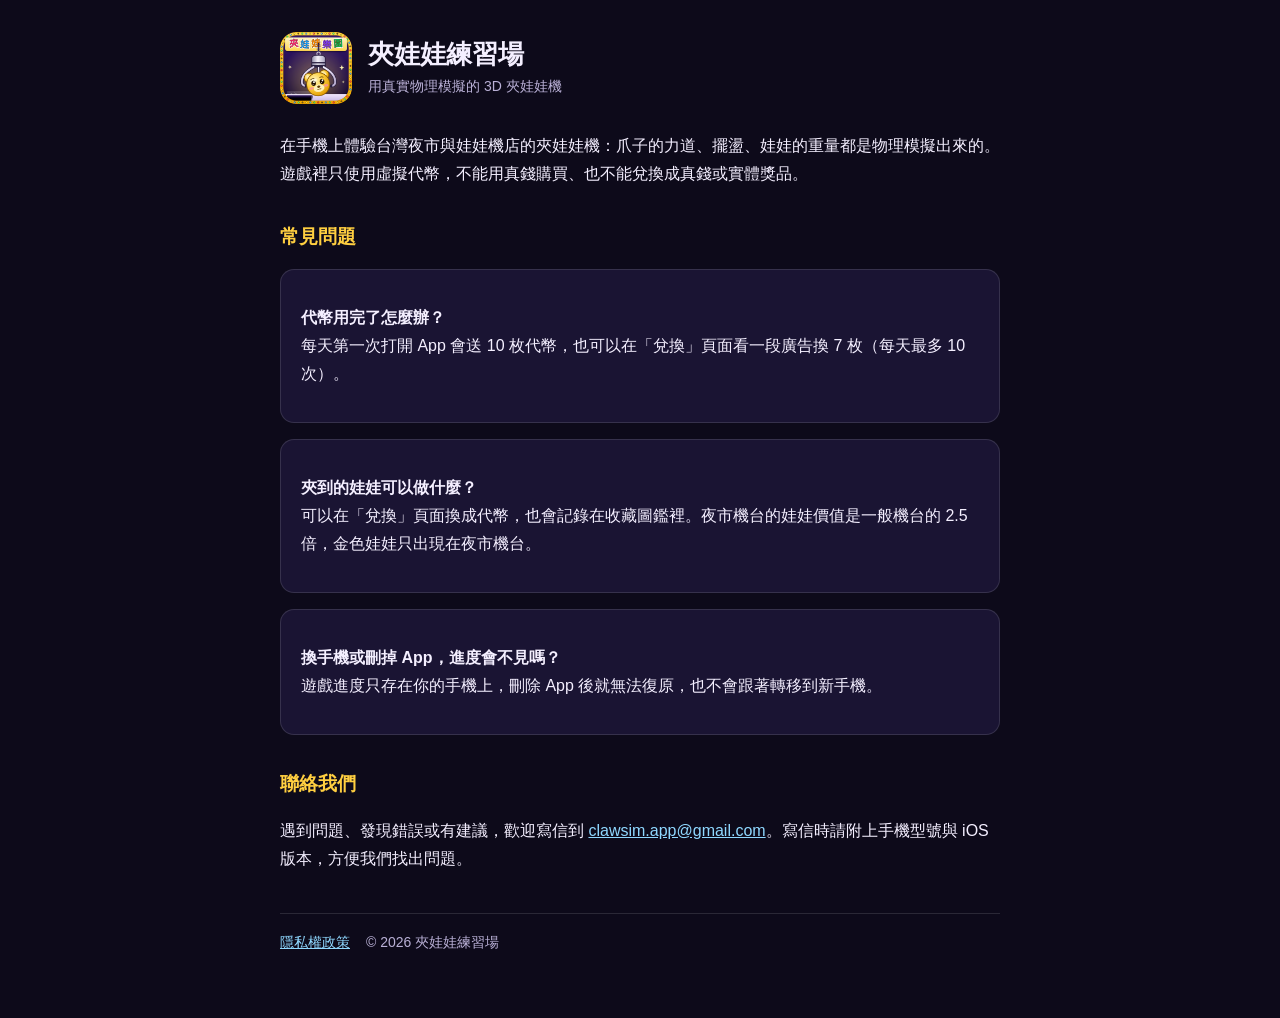
==== index.html @ 920d485a "Support page, privacy policy and app-ads.txt for 夾娃娃練習場" ====
<!doctype html>
<html lang="zh-Hant">
<head>
<meta charset="utf-8">
<meta name="viewport" content="width=device-width, initial-scale=1">
<title>夾娃娃練習場｜支援</title>
<meta name="description" content="夾娃娃練習場 App 的支援與聯絡方式">
<link rel="stylesheet" href="style.css">
<link rel="icon" href="icon.png">
</head>
<body>
<main>
  <header>
    <img src="icon.png" alt="夾娃娃練習場的圖示">
    <div>
      <h1>夾娃娃練習場</h1>
      <p>用真實物理模擬的 3D 夾娃娃機</p>
    </div>
  </header>

  <p>在手機上體驗台灣夜市與娃娃機店的夾娃娃機：爪子的力道、擺盪、娃娃的重量都是物理模擬出來的。遊戲裡只使用虛擬代幣，不能用真錢購買、也不能兌換成真錢或實體獎品。</p>

  <h2>常見問題</h2>
  <div class="card">
    <p><b>代幣用完了怎麼辦？</b><br>每天第一次打開 App 會送 10 枚代幣，也可以在「兌換」頁面看一段廣告換 7 枚（每天最多 10 次）。</p>
  </div>
  <div class="card">
    <p><b>夾到的娃娃可以做什麼？</b><br>可以在「兌換」頁面換成代幣，也會記錄在收藏圖鑑裡。夜市機台的娃娃價值是一般機台的 2.5 倍，金色娃娃只出現在夜市機台。</p>
  </div>
  <div class="card">
    <p><b>換手機或刪掉 App，進度會不見嗎？</b><br>遊戲進度只存在你的手機上，刪除 App 後就無法復原，也不會跟著轉移到新手機。</p>
  </div>

  <h2>聯絡我們</h2>
  <p>遇到問題、發現錯誤或有建議，歡迎寫信到 <a href="mailto:clawsim.app@gmail.com">clawsim.app@gmail.com</a>。寫信時請附上手機型號與 iOS 版本，方便我們找出問題。</p>

  <nav><a href="privacy.html">隱私權政策</a><span class="dim">© 2026 夾娃娃練習場</span></nav>
</main>
</body>
</html>
---- style.css ----
:root {
  --night: #0d0a1a;
  --card: #1a1433;
  --ink: #f4efff;
  --ink-dim: #b9b0d6;
  --gold: #ffcf40;
  --pink: #ff4f8b;
  --line: rgba(255, 255, 255, .12);
}
* { box-sizing: border-box; }
html { background: var(--night); color: var(--ink); }
body {
  margin: 0; padding: 32px 16px 64px;
  font: 16px/1.75 -apple-system, "PingFang TC", "Noto Sans TC", "Microsoft JhengHei", sans-serif;
}
main { max-width: 720px; margin: 0 auto; }
header { display: flex; align-items: center; gap: 16px; margin-bottom: 28px; }
header img { width: 72px; height: 72px; border-radius: 16px; flex: none; }
h1 { margin: 0; font-size: 26px; line-height: 1.3; }
header p { margin: 2px 0 0; color: var(--ink-dim); font-size: 14px; }
h2 { margin: 32px 0 8px; font-size: 19px; color: var(--gold); }
p, li { color: var(--ink); }
ul { padding-left: 1.3em; }
a { color: #8fd8ff; }
.card { background: var(--card); border: 1px solid var(--line); border-radius: 14px; padding: 18px 20px; margin: 16px 0; }
.dim { color: var(--ink-dim); font-size: 14px; }
nav { margin-top: 40px; padding-top: 16px; border-top: 1px solid var(--line); font-size: 14px; color: var(--ink-dim); }
nav a { margin-right: 16px; }
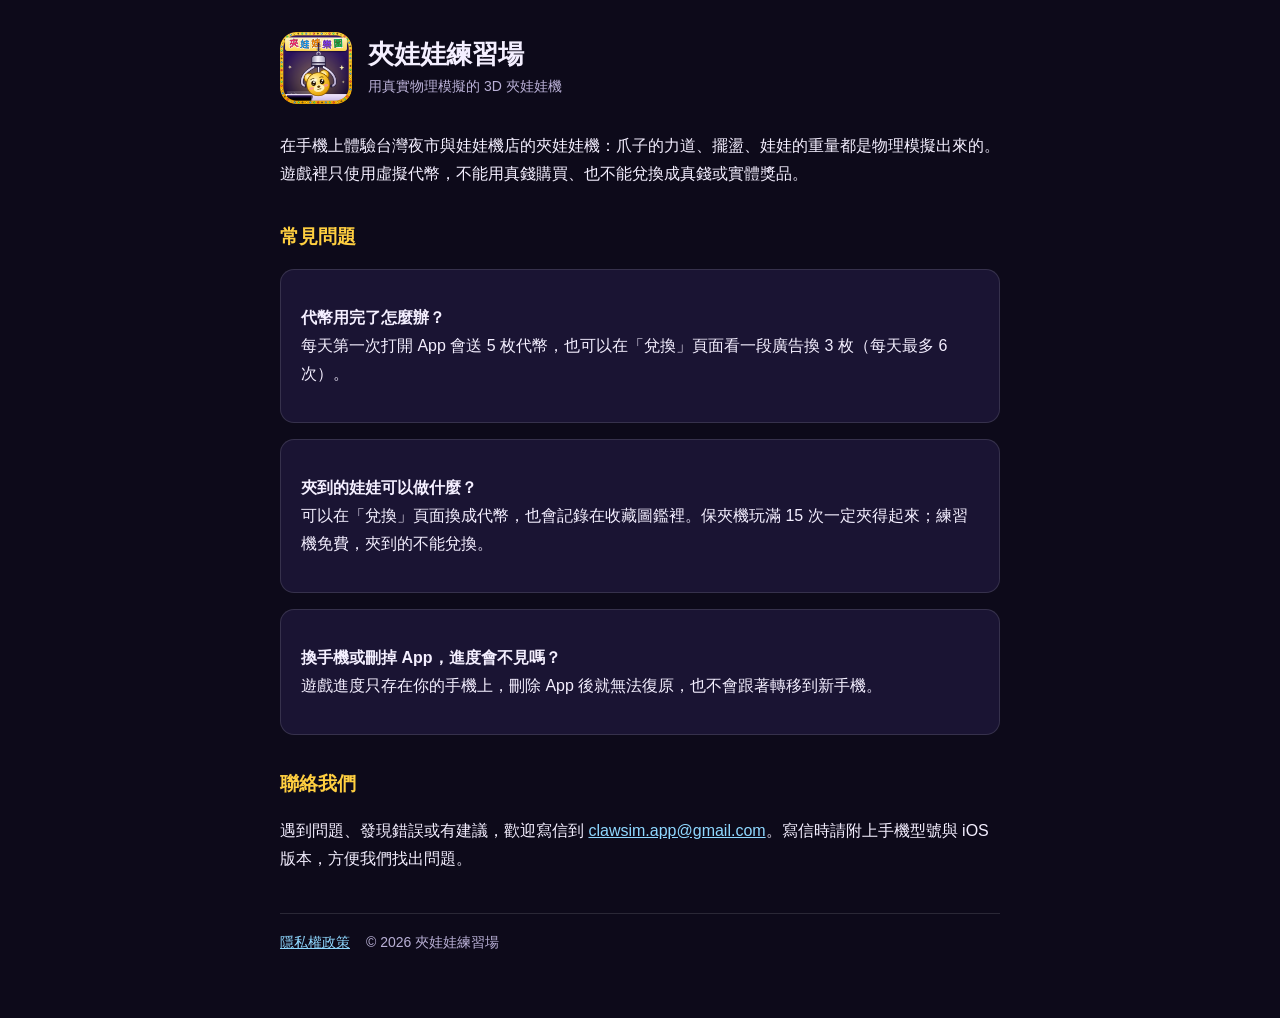
==== commit a3a21e36: "Update coin amounts and machines in the FAQ" ====
--- a/index.html
+++ b/index.html
@@ -22,10 +22,10 @@
 
   <h2>常見問題</h2>
   <div class="card">
-    <p><b>代幣用完了怎麼辦？</b><br>每天第一次打開 App 會送 10 枚代幣，也可以在「兌換」頁面看一段廣告換 7 枚（每天最多 10 次）。</p>
+    <p><b>代幣用完了怎麼辦？</b><br>每天第一次打開 App 會送 5 枚代幣，也可以在「兌換」頁面看一段廣告換 3 枚（每天最多 6 次）。</p>
   </div>
   <div class="card">
-    <p><b>夾到的娃娃可以做什麼？</b><br>可以在「兌換」頁面換成代幣，也會記錄在收藏圖鑑裡。夜市機台的娃娃價值是一般機台的 2.5 倍，金色娃娃只出現在夜市機台。</p>
+    <p><b>夾到的娃娃可以做什麼？</b><br>可以在「兌換」頁面換成代幣，也會記錄在收藏圖鑑裡。保夾機玩滿 15 次一定夾得起來；練習機免費，夾到的不能兌換。</p>
   </div>
   <div class="card">
     <p><b>換手機或刪掉 App，進度會不見嗎？</b><br>遊戲進度只存在你的手機上，刪除 App 後就無法復原，也不會跟著轉移到新手機。</p>
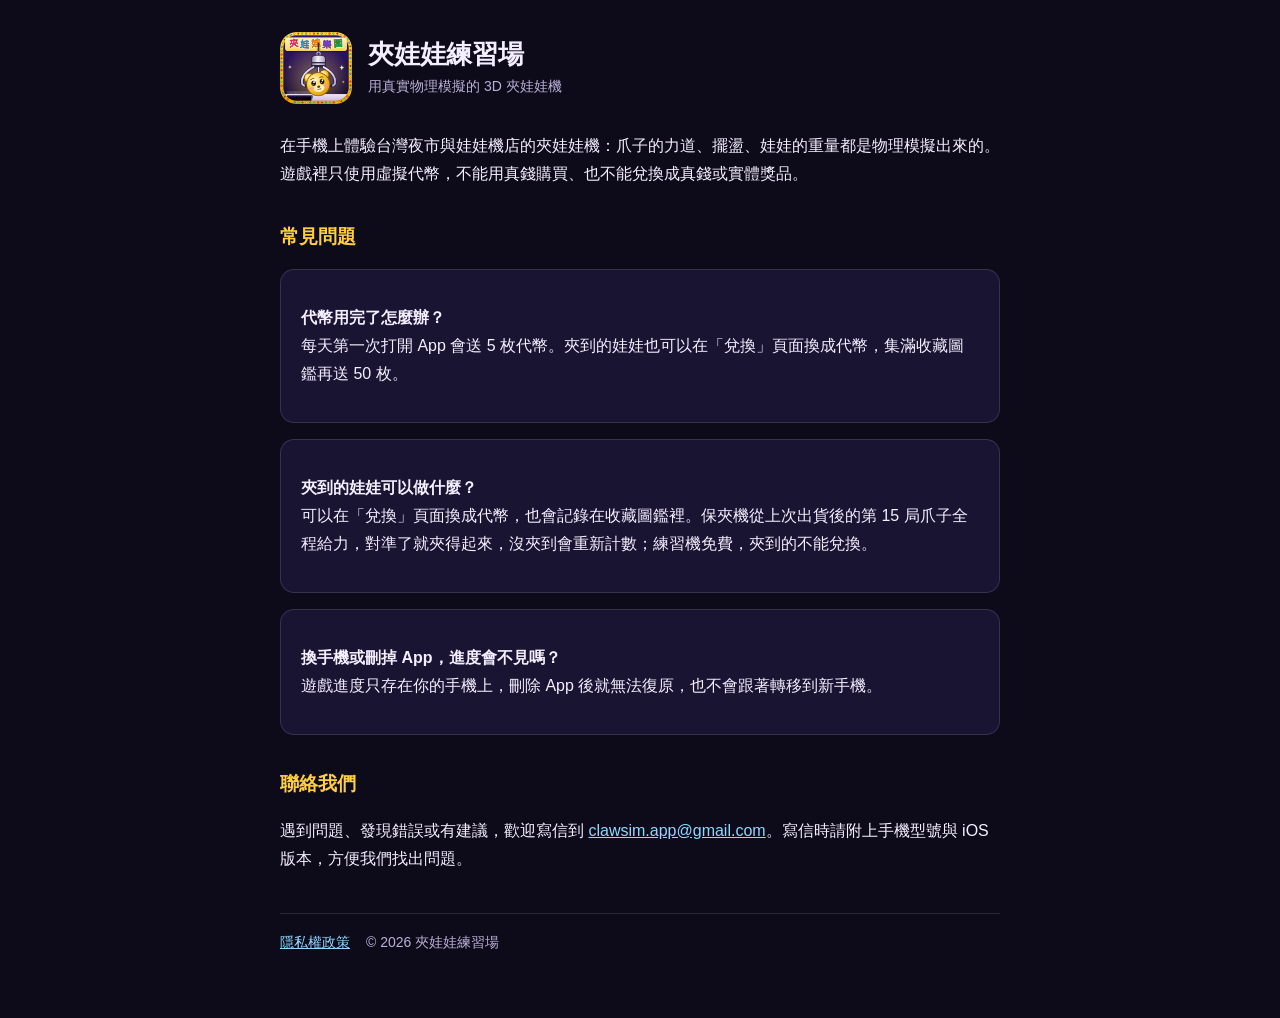
==== commit d8b3db13: "Update FAQ and privacy policy for 1.0.3" ====
--- a/index.html
+++ b/index.html
@@ -22,10 +22,10 @@
 
   <h2>常見問題</h2>
   <div class="card">
-    <p><b>代幣用完了怎麼辦？</b><br>每天第一次打開 App 會送 5 枚代幣，也可以在「兌換」頁面看一段廣告換 3 枚（每天最多 6 次）。</p>
+    <p><b>代幣用完了怎麼辦？</b><br>每天第一次打開 App 會送 5 枚代幣。夾到的娃娃也可以在「兌換」頁面換成代幣，集滿收藏圖鑑再送 50 枚。</p>
   </div>
   <div class="card">
-    <p><b>夾到的娃娃可以做什麼？</b><br>可以在「兌換」頁面換成代幣，也會記錄在收藏圖鑑裡。保夾機玩滿 15 次一定夾得起來；練習機免費，夾到的不能兌換。</p>
+    <p><b>夾到的娃娃可以做什麼？</b><br>可以在「兌換」頁面換成代幣，也會記錄在收藏圖鑑裡。保夾機從上次出貨後的第 15 局爪子全程給力，對準了就夾得起來，沒夾到會重新計數；練習機免費，夾到的不能兌換。</p>
   </div>
   <div class="card">
     <p><b>換手機或刪掉 App，進度會不見嗎？</b><br>遊戲進度只存在你的手機上，刪除 App 後就無法復原，也不會跟著轉移到新手機。</p>
